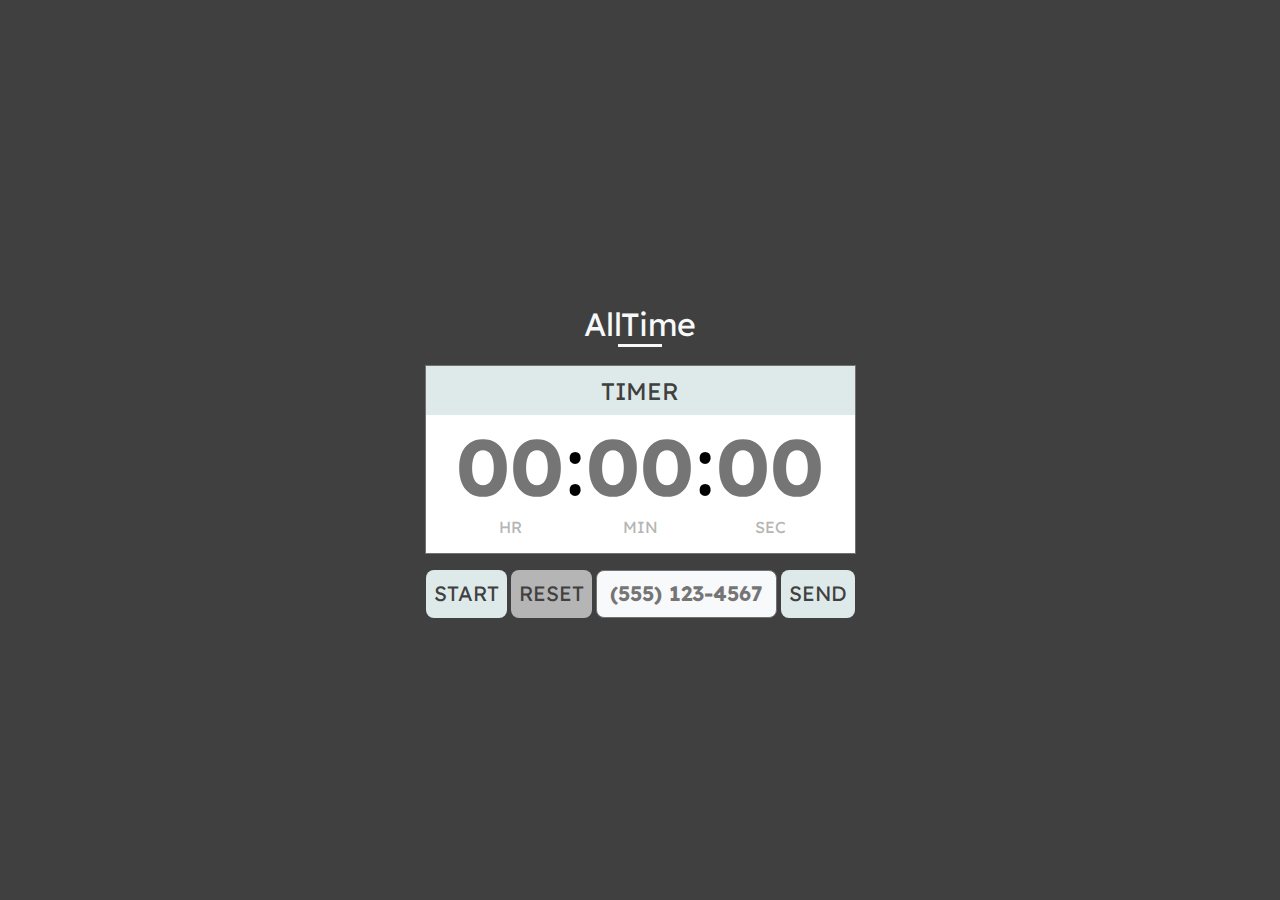
==== index.html @ 922d93cf "fixed error, and added a lot more" ====
<!DOCTYPE html>
<html lang="en">

<head>
    <meta charset="UTF-8">
    <meta http-equiv="X-UA-Compatible" content="IE=edge">
    <meta name="viewport" content="width=device-width, initial-scale=1.0">
    <title>AllTime</title>
    <link rel="preconnect" href="https://fonts.googleapis.com">
    <link rel="preconnect" href="https://fonts.gstatic.com" crossorigin>
    <link href="https://fonts.googleapis.com/css2?family=Lexend:wght@400;700&display=swap" rel="stylesheet">
    <link rel="stylesheet" href="style.css">
    <script defer src="script.js"></script>
</head>

<body>
    <header>
        <h1>AllTime</h1>
    </header>
    <main>
        <form>
            <section id="timer">
                <header>
                    <h2 id="status" aria-live="assertive">Timer</h2>
                </header>

                <h3 class="error" aria-hidden="true">Enter Valid Time</h3>

                <time>
                    <div>
                        <label for="hour">Hr</label>
                        <input type="number" min="0" max="99" id="hour" aria-label="Hour" placeholder="00"
                            autocomplete="off" />
                    </div>
                    <span>:</span>
                    <div>
                        <label for="minute">Min</label>
                        <input type="number" min="0" max="60" id="minute" aria-label="Minutes" placeholder="00"
                            autocomplete="off" maxlength="2" />
                    </div>
                    <span>:</span>
                    <div>
                        <label for="second">Sec</label>
                        <input type="number" min="0" max="60" id="second" aria-label="Seconds" placeholder="00"
                            autocomplete="off" maxlength="2" />
                    </div>
                </time>
            </section>

            <section id="formcontrols">
                <button id="start">Start</button>
                <button id="reset">Reset</button>
                <label for="phonenumber" class="visually-hidden">Phone Number</label>
                <input type="tel" id="phonenumber" aria-label="Phone Number" placeholder="(555) 123-4567"
                    maxlength="14" />
                <button id="send">Send</button>
            </section>
        </form>
    </main>

</body>

</html>
---- style.css ----
* {
    /* COLORS */

    --flash-bg-color: #f8f9fa;
    --flash-title-color: #404040;
    --flash-border-color: #727272;
    --flash-timer-color: #deeaea;
    --flash-bg-timer-color: #404040;
    --flash-primary-color: #deeaea;
    --flash-secondary-color: #f8f9fa;
    --flash-text-primary-color: #404040;
    --flash-text-secondary-color: #b5b5b5;
    --flash-text-error-color: #ff6171;
    --flash-bg-hover-color: #747272;
    --flash-text-hover-color: #f8f9fa;
    --flash-bg-reset-color: #404040;
    --flash-bg-phone-color: #404040;
    --flash-text-reset-color: #f8f9fa;
    --flash-text-phone-color: #f8f9fa;

    --orig-bg-color: #404040;
    --orig-title-color: #f8f9fa;
    --orig-border-color: #727272;
    --orig-timer-color: black;
    --orig-bg-timer-color: white;
    --orig-primary-color: #deeaea;
    --orig-secondary-color: #f8f9fa;
    --orig-text-primary-color: #404040;
    --orig-text-secondary-color: #b5b5b5;
    --orig-text-error-color: #ff6171;
    --orig-bg-hover-color: #747272;
    --orig-text-hover-color: #f8f9fa;
    --orig-bg-reset-color: #b5b5b5;
    --orig-bg-phone-color: #f8f9fa;
    --orig-text-reset-color: #404040;
    --orig-text-phone-color: #404040;

    --bg-color: var(--orig-bg-color);
    --title-color: var(--orig-title-color);
    --border-color: var(--orig-border-color);

    --timer-color: var(--orig-timer-color);
    --bg-timer-color: var(--orig-bg-timer-color);

    --primary-color: var(--orig-primary-color);
    --secondary-color: var(--orig-secondary-color);

    --text-primary-color: var(--orig-text-primary-color);
    --text-secondary-color: var(--orig-text-secondary-color);
    --text-error-color: var(--orig-text-error-color);

    --bg-hover-color: var(--orig-bg-hover-color);
    --text-hover-color: var(--orig-text-hover-color);

    --bg-reset-color: var(--orig-bg-reset-color);
    --bg-phone-color: var(--orig-bg-phone-color);
    --text-reset-color: var(--orig-text-reset-color);
    --text-phone-color: var(--orig-text-phone-color);

    /* FONTS */
    font-family: 'Lexend', sans-serif;
}

.visually-hidden {
    position: absolute;
    width: 1px;
    height: 1px;
    padding: 0;
    margin: -1px;
    overflow: hidden;
    clip: rect(0, 0, 0, 0);
    border: 0;
}

body {
    height: 100vh;
    width: 100vw;

    margin: 0;
    padding: 0;

    background: var(--bg-color);
    color: var(--title-color);

    display: flex;
    flex-direction: column;
    justify-content: center;
    align-items: center;

    /* ANIMATIONS */
    transition: background-color 1s ease-in-out, color 1s ease-in-out;
}

body.flash {
    background-color: var(--flash-bg-color);
    color: var(--flash-title-color);
}

h1 {
    position: relative;
    font-weight: normal;
}

h1::after {
    --thickness: 0.22rem;
    --width: 40%;
    content: '';
    position: absolute;
    bottom: calc(-1 * var(--thickness));
    left: calc(50% - var(--width) / 2);
    width: var(--width);
    height: var(--thickness);
    background-color: currentColor;
}

main {
    text-transform: uppercase;
}

form {
    display: flex;
    flex-direction: column;
    align-items: center;
    justify-content: center;
}

section#timer {
    width: 100%;
    margin-bottom: 1rem;

    background-color: var(--bg-timer-color);
    border: solid 0.1rem var(--border-color);
    color: var(--text-primary-color);

    display: flex;
    flex-direction: column;
    align-items: center;
    justify-content: center;

    /* ANIMATIONS */
    transition: background-color 1s ease-in-out, color 1s ease-in-out;
}

body.flash section#timer {
    background-color: var(--flash-bg-timer-color);
    color: var(--flash-text-primary-color);
}

section#timer>header {
    width: 100%;
    text-align: center;

    background-color: var(--primary-color);
    color: var(--text-primary-color);

    /* ANIMATIONS */
    transition: background-color 1s ease-in-out, color 1s ease-in-out;
}

body.flash section#timer>header {
    background-color: var(--flash-primary-color);
    color: var(--flash-text-primary-color);
}

h2 {
    font-weight: normal;

    margin: 0.6rem auto;
}

h3 {
    margin-top: 0.2rem;
    margin-bottom: 0;
}

.error {
    background-color: var(--bg-timer-color);
    color: var(--text-error-color);

    /* ANIMATIONS */
    transition: background-color 1s ease-in-out, color 1s ease-in-out;
}

body.flash .error {
    background-color: var(--flash-flash-text-primary-color);
    color: var(--flash-text-error-color);
}

[aria-hidden="true"] {
    position: absolute;
    width: 1px;
    height: 1px;
    padding: 0;
    margin: -1px;
    overflow: hidden;
    clip: rect(0, 0, 0, 0);
    border: 0;
}

time {
    padding: 0 1em 1em 1em;

    display: flex;
    justify-content: center;
    align-items: flex-start;

    cursor: text;
}

time>div {
    display: flex;
    flex-direction: column-reverse;
    justify-content: center;
    align-items: center;
}

input {
    font-weight: bold;
}

input::-webkit-outer-spin-button,
input::-webkit-inner-spin-button {
    -webkit-appearance: none;
    margin: 0;
}

input[type=number] {
    appearance: textfield;
    -moz-appearance: textfield;

    text-align: left;

    width: 2ch;
}

input.nonempty {
    text-align: center;
}

input[type=number],
time span {
    border: transparent;
    background-color: transparent;
    color: var(--timer-color);

    font-size: 5rem;

    /* ANIMATIONS */
    transition: background-color 1s ease-in-out, color 1s ease-in-out;
}

body.flash input[type=number],
body.flash time span {
    background-color: transparent;
    color: var(--flash-timer-color);
}

label {
    background-color: transparent;
    color: var(--text-secondary-color);

    /* ANIMATIONS */
    transition: background-color 1s ease-in-out, color 1s ease-in-out;
}

body.flash label {
    background-color: transparent;
    color: var(--flash-text-secondary-color);
}

#formcontrols {
    --line-height: 2em;
}

section#formcontrols>button,
section#formcontrols>input {
    font-size: 1.3rem;
    border-radius: 0.5rem;
}

button {
    text-transform: uppercase;
    border-color: transparent;
    transition: background-color 0.2s ease-in-out, color 0.2s ease-in-out;
    cursor: pointer;
}

input[type=tel] {
    width: 12.5ch;

    text-align: center;

    line-height: calc(var(--line-height) + 2px);

    background-color: var(--bg-phone-color);
    color: var(--text-phone-color);
    border: solid 0.1rem var(--border-color);

    /* ANIMATIONS */
    transition: background-color 1s ease-in-out, color 1s ease-in-out;
}

/* body.flash input[type=tel] {
    background-color: var(--flash-bg-phone-color);
    color: var(--flash-text-phone-color);
} */

#start,
#send {
    line-height: var(--line-height);

    background-color: var(--primary-color);
    color: var(--text-primary-color);
}

/* body.flash #start,
body.flash #send {
    background-color: var(--flash-primary-color);
    color: var(--flash-text-primary-color);
} */

#reset {
    line-height: var(--line-height);

    background-color: var(--bg-reset-color);
    color: var(--text-primary-color);
}

/* body.flash #reset {
    background-color: var(--flash-bg-reset-color);
    color: var(--flash-text-reset-color);
} */

:is(#start, #send, #reset):hover {
    background-color: var(--bg-hover-color);
    color: var(--text-hover-color);
}

/* body.flash :is(#start, #send, #reset):hover {
    background-color: var(--flash-bg-hover-color);
    color: var(--flash-text-hover-color);
} */
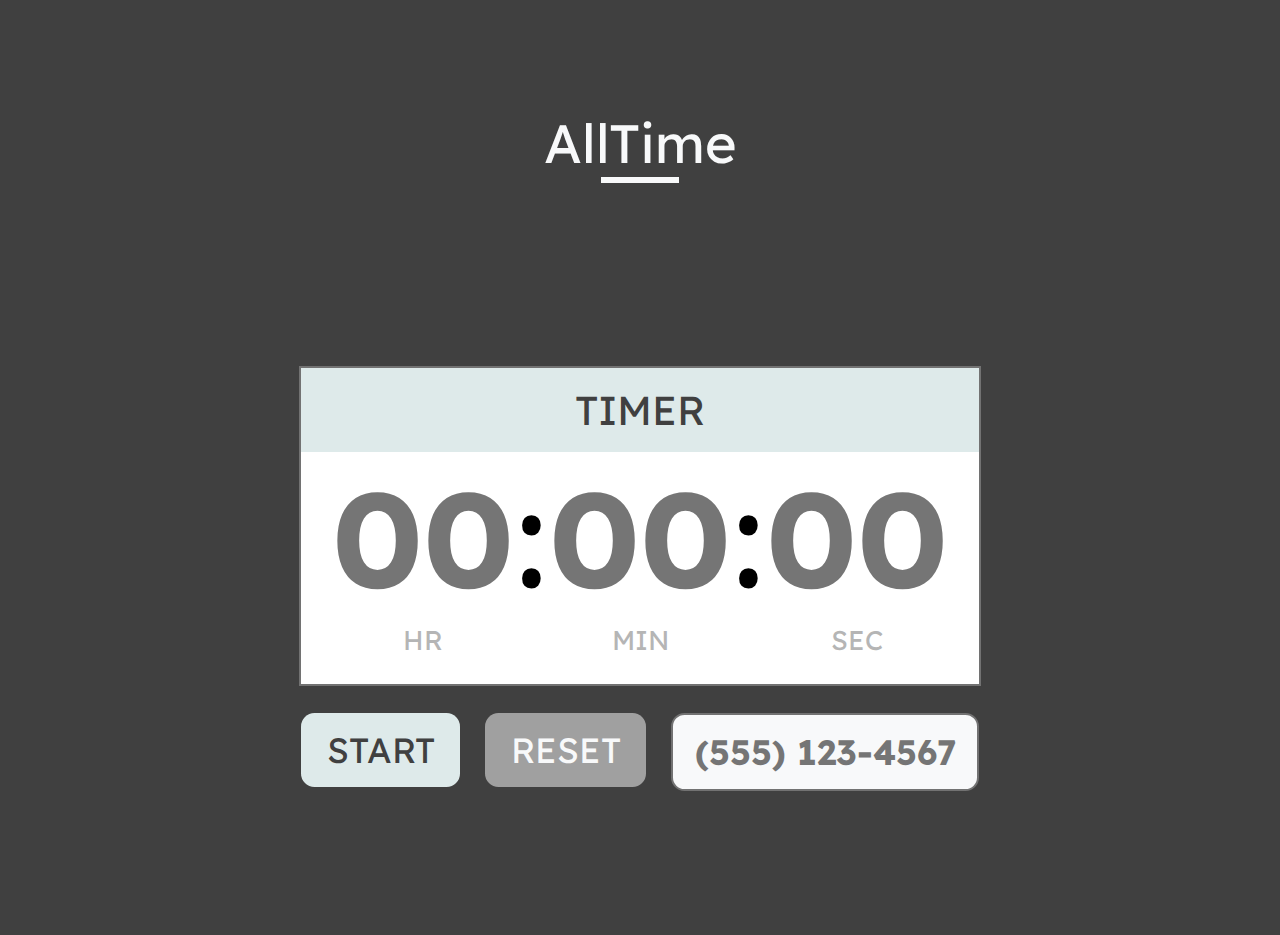
==== commit 9a03220f: "Mobile friendly" ====
--- a/index.html
+++ b/index.html
@@ -24,9 +24,9 @@
                     <h2 id="status" aria-live="assertive">Timer</h2>
                 </header>
 
-                <h3 class="error" aria-hidden="true">Enter Valid Time</h3>
+                <h3 id="error" class="error" aria-hidden="true">Enter Valid Time</h3>
 
-                <time>
+                <time id="time">
                     <div>
                         <label for="hour">Hr</label>
                         <input type="number" min="0" max="99" id="hour" aria-label="Hour" placeholder="00"
@@ -35,13 +35,13 @@
                     <span>:</span>
                     <div>
                         <label for="minute">Min</label>
-                        <input type="number" min="0" max="60" id="minute" aria-label="Minutes" placeholder="00"
+                        <input type="number" min="0" max="59" id="minute" aria-label="Minutes" placeholder="00"
                             autocomplete="off" maxlength="2" />
                     </div>
                     <span>:</span>
                     <div>
                         <label for="second">Sec</label>
-                        <input type="number" min="0" max="60" id="second" aria-label="Seconds" placeholder="00"
+                        <input type="number" min="0" max="59" id="second" aria-label="Seconds" placeholder="00"
                             autocomplete="off" maxlength="2" />
                     </div>
                 </time>
@@ -50,10 +50,12 @@
             <section id="formcontrols">
                 <button id="start">Start</button>
                 <button id="reset">Reset</button>
-                <label for="phonenumber" class="visually-hidden">Phone Number</label>
-                <input type="tel" id="phonenumber" aria-label="Phone Number" placeholder="(555) 123-4567"
-                    maxlength="14" />
-                <button id="send">Send</button>
+                <div id="phone">
+                    <label for="phonenumber" class="visually-hidden">Phone Number</label>
+                    <input type="tel" id="phonenumber" aria-label="Phone Number" placeholder="(555) 123-4567"
+                        maxlength="14" aria-describedby="phone-tooltip" />
+                    <span id="phone-tooltip" class="tooltip">You will receive a text when the timer finishes.</span>
+                </div>
             </section>
         </form>
     </main>
--- a/style.css
+++ b/style.css
@@ -30,9 +30,9 @@
     --orig-text-error-color: #ff6171;
     --orig-bg-hover-color: #747272;
     --orig-text-hover-color: #f8f9fa;
-    --orig-bg-reset-color: #b5b5b5;
+    --orig-bg-reset-color: #a0a0a0;
     --orig-bg-phone-color: #f8f9fa;
-    --orig-text-reset-color: #404040;
+    --orig-text-reset-color: #f8f9fa;
     --orig-text-phone-color: #404040;
 
     --bg-color: var(--orig-bg-color);
@@ -59,6 +59,11 @@
 
     /* FONTS */
     font-family: 'Lexend', sans-serif;
+}
+
+html {
+    font-size: calc(min(3vw, 3vh));
+    overflow: hidden;
 }
 
 .visually-hidden {
@@ -99,6 +104,8 @@
 h1 {
     position: relative;
     font-weight: normal;
+    margin-top: 0;
+    margin-bottom: 7rem;
 }
 
 h1::after {
@@ -249,6 +256,12 @@
     transition: background-color 1s ease-in-out, color 1s ease-in-out;
 }
 
+.error input[type=number],
+.error time span {
+    background-color: transparent;
+    color: var(--text-error-color);
+}
+
 body.flash input[type=number],
 body.flash time span {
     background-color: transparent;
@@ -270,10 +283,15 @@
 
 #formcontrols {
     --line-height: 2em;
+    width: 100%;
+    display: flex;
+    justify-content: space-between;
+    align-items: flex-start;
 }
 
 section#formcontrols>button,
-section#formcontrols>input {
+#phonenumber,
+.tooltip {
     font-size: 1.3rem;
     border-radius: 0.5rem;
 }
@@ -309,6 +327,8 @@
 #send {
     line-height: var(--line-height);
 
+    padding: 0 0.67em;
+
     background-color: var(--primary-color);
     color: var(--text-primary-color);
 }
@@ -322,8 +342,10 @@
 #reset {
     line-height: var(--line-height);
 
+    padding: 0 0.67em;
+
     background-color: var(--bg-reset-color);
-    color: var(--text-primary-color);
+    color: var(--text-reset-color);
 }
 
 /* body.flash #reset {
@@ -339,4 +361,32 @@
 /* body.flash :is(#start, #send, #reset):hover {
     background-color: var(--flash-bg-hover-color);
     color: var(--flash-text-hover-color);
-} */+} */
+
+#phone {
+    position: relative;
+    display: flex;
+    flex-direction: column;
+    justify-content: center;
+    align-items: center;
+}
+
+.tooltip {
+    opacity: 0;
+    position: absolute;
+    width: 100%;
+    text-transform: none;
+    top: calc(var(--line-height, 2em) + 10px);
+    background-color: var(--bg-phone-color);
+    color: var(--text-phone-color);
+    padding: 5px 10px;
+    z-index: 100;
+    transition: opacity 0.3s;
+    pointer-events: none;
+}
+
+#phonenumber:hover+.tooltip,
+#phonenumber:focus+.tooltip {
+    opacity: 1;
+    pointer-events: auto;
+}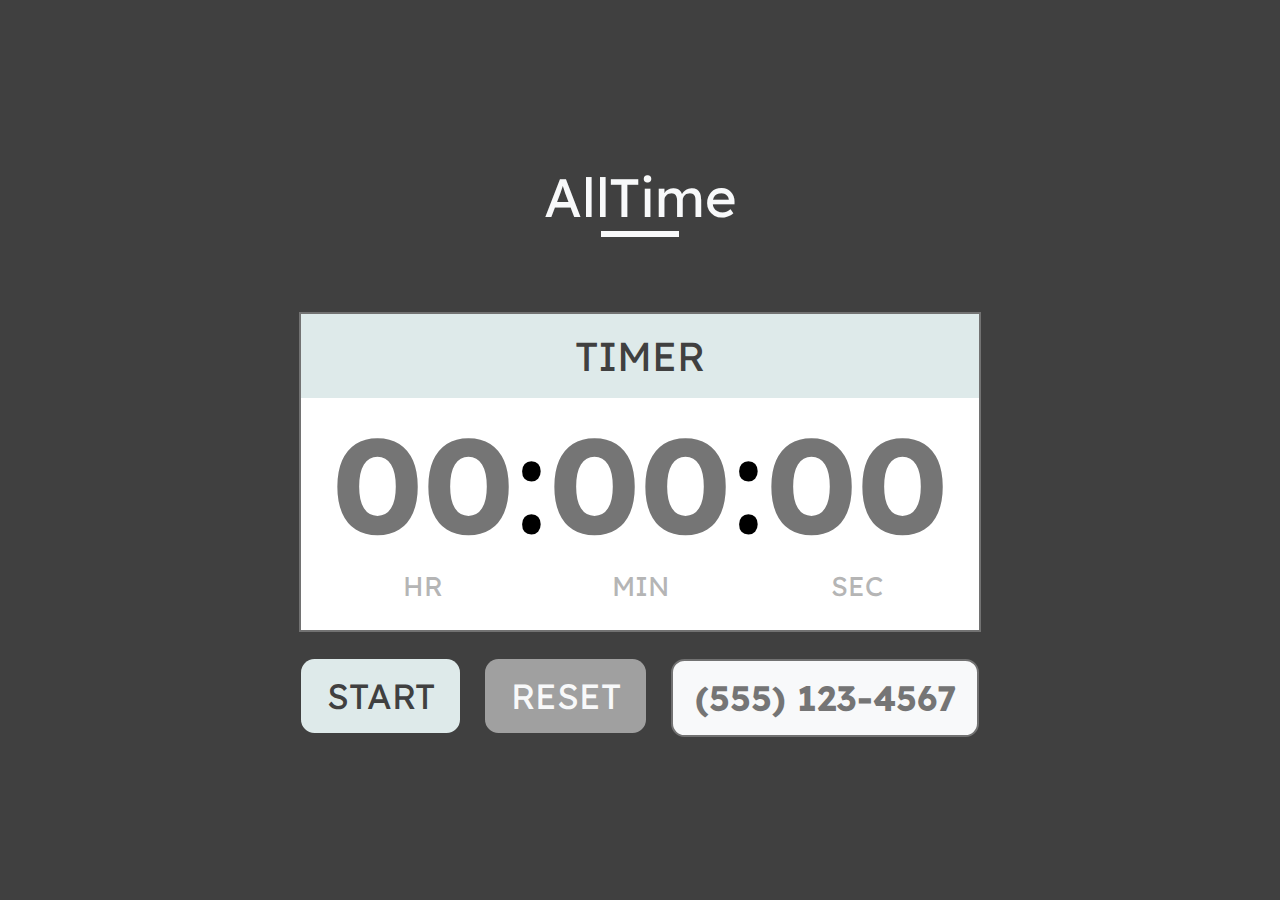
==== commit bde4a167: "JS for twilio sms notifications" ====
--- a/index.html
+++ b/index.html
@@ -11,6 +11,7 @@
     <link href="https://fonts.googleapis.com/css2?family=Lexend:wght@400;700&display=swap" rel="stylesheet">
     <link rel="stylesheet" href="style.css">
     <script defer src="script.js"></script>
+    <script src="https://ajax.googleapis.com/ajax/libs/jquery/3.5.1/jquery.min.js"></script>
 </head>
 
 <body>
--- a/style.css
+++ b/style.css
@@ -105,7 +105,7 @@
     position: relative;
     font-weight: normal;
     margin-top: 0;
-    margin-bottom: 7rem;
+    margin-bottom: 3rem;
 }
 
 h1::after {
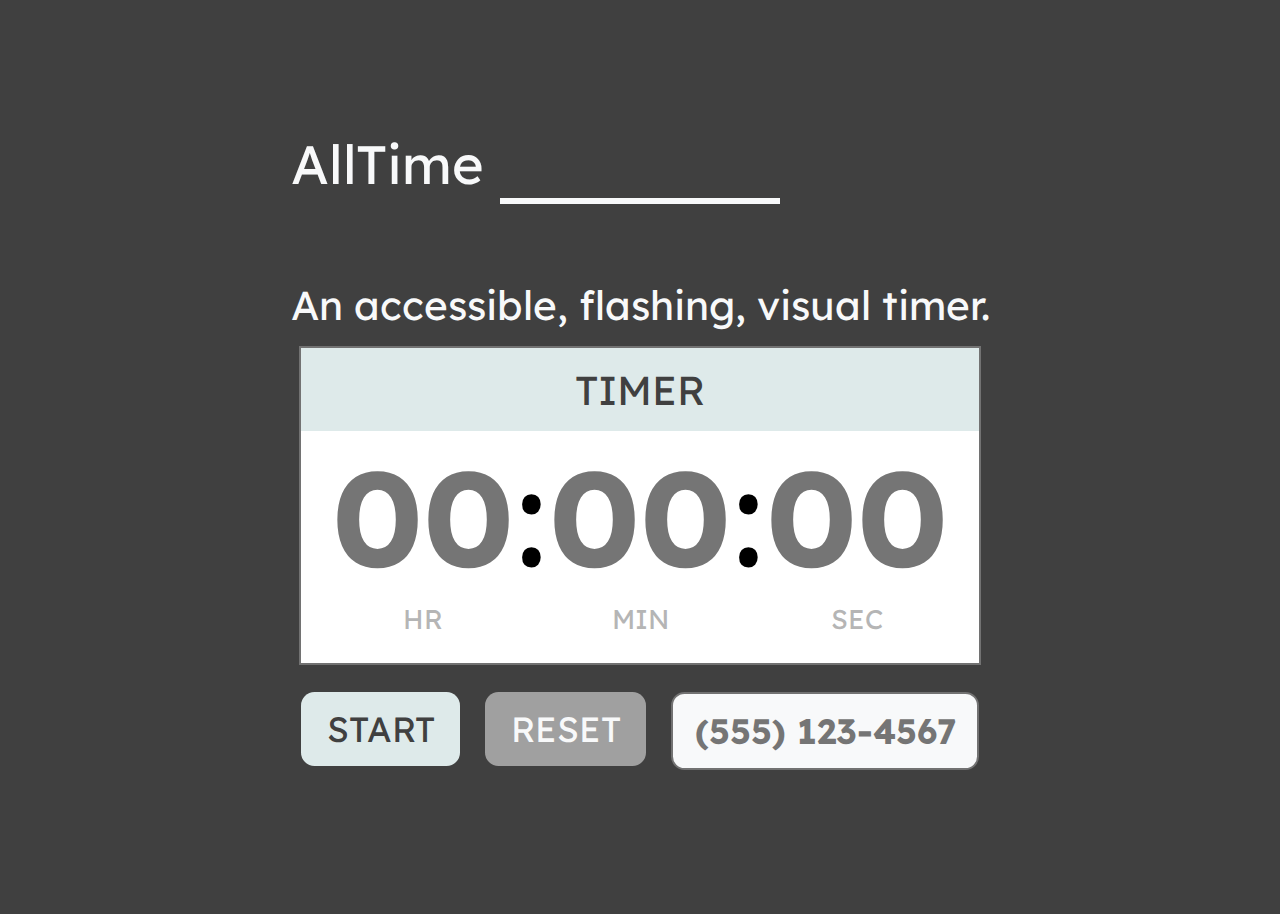
==== commit ed495820: "subtitle" ====
--- a/index.html
+++ b/index.html
@@ -11,12 +11,12 @@
     <link href="https://fonts.googleapis.com/css2?family=Lexend:wght@400;700&display=swap" rel="stylesheet">
     <link rel="stylesheet" href="style.css">
     <script defer src="script.js"></script>
-    <script src="https://ajax.googleapis.com/ajax/libs/jquery/3.5.1/jquery.min.js"></script>
 </head>
 
 <body>
     <header>
         <h1>AllTime</h1>
+        <h2>An accessible, flashing, visual timer. </h2>
     </header>
     <main>
         <form>
